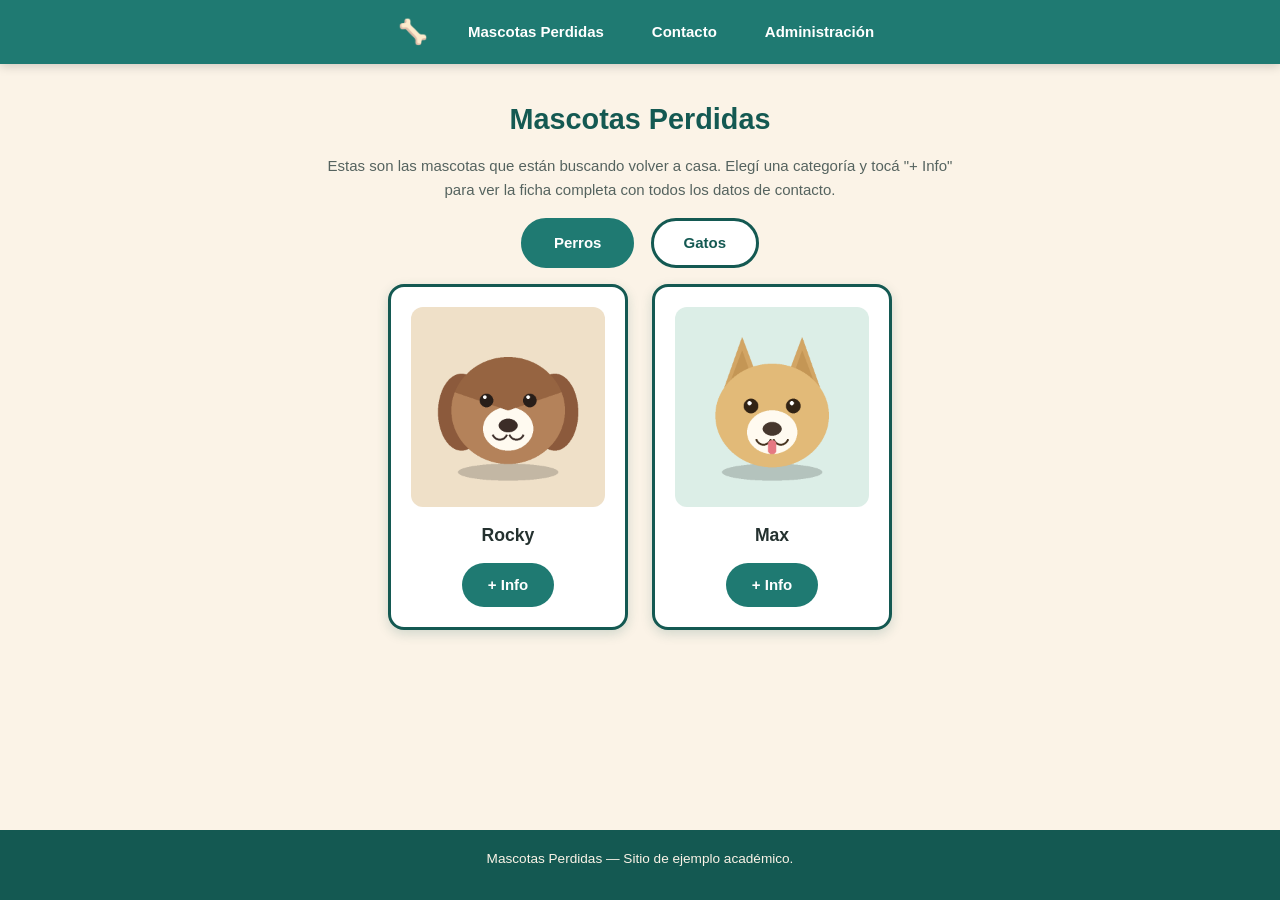
==== teoria-act1/claude/index.html @ 1296cc15 "Generated sites" ====
<!DOCTYPE html>
<html lang="es">
<head>
  <meta charset="UTF-8">
  <meta name="viewport" content="width=device-width, initial-scale=1.0">
  <title>Mascotas Perdidas</title>
  <meta name="description" content="Listado de mascotas perdidas en busca de su familia. Filtrá por perros o gatos y consultá la ficha completa de cada una.">
  <link rel="stylesheet" href="estilosIA.css">
</head>
<body>

  <a class="skip-link" href="#contenido">Saltar al contenido principal</a>

  <header>
    <nav class="nav-bar" aria-label="Navegación principal">
      <div class="nav-inner">
        <span class="nav-logo" aria-hidden="true">🦴</span>
        <ul class="nav-links">
          <li><a href="index.html" aria-current="page">Mascotas Perdidas</a></li>
          <li><a href="contacto.html">Contacto</a></li>
          <li><a href="administracion.html">Administración</a></li>
        </ul>
      </div>
    </nav>
  </header>

  <main id="contenido" class="container">
    <h1 class="titulo-pagina">Mascotas Perdidas</h1>
    <p class="intro-texto">
      Estas son las mascotas que están buscando volver a casa. Elegí una categoría
      y tocá "+ Info" para ver la ficha completa con todos los datos de contacto.
    </p>

    <!-- Pestañas de categoría implementadas sin JavaScript, mediante inputs
         tipo radio ocultos visualmente pero accesibles por teclado. -->
    <div class="tabs-categoria">
      <input type="radio" name="categoria-mascota" id="tab-perros" class="tab-radio" checked>
      <label for="tab-perros" class="tab-label">Perros</label>

      <input type="radio" name="categoria-mascota" id="tab-gatos" class="tab-radio">
      <label for="tab-gatos" class="tab-label">Gatos</label>

      <!-- Categoría: Perros -->
      <div class="galeria" id="galeria-perros">
        <article class="mascota-card">
          <img class="foto-mascota" src="imagenes/perro_1.png" alt="Foto de Rocky" width="200" height="200">
          <h3>Rocky</h3>
          <a class="btn-pill btn-info" href="info/perro_1.pdf" target="_blank" rel="noopener noreferrer"
             aria-label="+ Info sobre Rocky (PDF, se abre en una pestaña nueva)">+ Info</a>
        </article>

        <article class="mascota-card">
          <img class="foto-mascota" src="imagenes/perro_2.png" alt="Foto de Max" width="200" height="200">
          <h3>Max</h3>
          <a class="btn-pill btn-info" href="info/perro_2.pdf" target="_blank" rel="noopener noreferrer"
             aria-label="+ Info sobre Max (PDF, se abre en una pestaña nueva)">+ Info</a>
        </article>
      </div>

      <!-- Categoría: Gatos -->
      <div class="galeria" id="galeria-gatos">
        <article class="mascota-card">
          <img class="foto-mascota" src="imagenes/gato_1.png" alt="Foto de Luna" width="200" height="200">
          <h3>Luna</h3>
          <a class="btn-pill btn-info" href="info/gato_1.pdf" target="_blank" rel="noopener noreferrer"
             aria-label="+ Info sobre Luna (PDF, se abre en una pestaña nueva)">+ Info</a>
        </article>
      </div>
    </div>
  </main>

  <footer class="site-footer">
    <p>Mascotas Perdidas — Sitio de ejemplo académico.</p>
  </footer>

</body>
</html>
---- teoria-act1/claude/estilosIA.css ----
/* ============================================================
   estilosIA.css — Sitio "Mascotas Perdidas"
   Paleta: verde azulado (acento) + blanco crema
   Tipografía: Arial 15px
   ============================================================ */

:root {
  --color-acento: #1F7A72;
  --color-acento-oscuro: #145952;
  --color-acento-suave: #E3F1EE;
  --color-crema: #FBF3E7;
  --color-blanco: #FFFFFF;
  --color-texto: #24312F;
  --color-texto-suave: #55635F;
  --radio-pill: 999px;
  --radio-tarjeta: 16px;
  --sombra-suave: 0 4px 12px rgba(20, 89, 82, 0.18);
  --sombra-navbar: 0 2px 10px rgba(0, 0, 0, 0.18);
  --alto-navbar: 64px;
  --transicion: 0.18s ease;
}

/* ---------- Reseteo básico ---------- */
* {
  box-sizing: border-box;
}

html, body {
  height: 100%;
}

body {
  margin: 0;
  display: flex;
  flex-direction: column;
  min-height: 100vh;
  font-family: Arial, Helvetica, sans-serif;
  font-size: 15px;
  line-height: 1.6;
  color: var(--color-texto);
  background-color: var(--color-crema);
}

img {
  max-width: 100%;
  display: block;
}

a {
  color: inherit;
}

h1, h2, h3, p, fieldset {
  margin: 0 0 12px 0;
}

/* ---------- Utilidades de accesibilidad ---------- */
.sr-only {
  position: absolute;
  width: 1px;
  height: 1px;
  padding: 0;
  margin: -1px;
  overflow: hidden;
  clip: rect(0, 0, 0, 0);
  white-space: nowrap;
  border: 0;
}

.skip-link {
  position: absolute;
  left: 10px;
  top: -60px;
  background: var(--color-acento-oscuro);
  color: var(--color-blanco);
  padding: 12px 18px;
  border-radius: 8px;
  z-index: 1000;
  text-decoration: none;
  font-weight: bold;
  transition: top var(--transicion);
}

.skip-link:focus {
  top: 10px;
}

/* Foco visible en toda la web, para navegación por teclado */
a:focus-visible,
button:focus-visible,
input:focus-visible,
select:focus-visible,
textarea:focus-visible,
label:focus-visible {
  outline: 3px solid var(--color-acento-oscuro);
  outline-offset: 2px;
}

/* ---------- Barra de navegación ---------- */
.nav-bar {
  background-color: var(--color-acento);
  box-shadow: var(--sombra-navbar);
  position: sticky;
  top: 0;
  z-index: 100;
}

.nav-inner {
  max-width: 1100px;
  margin: 0 auto;
  height: var(--alto-navbar);
  display: flex;
  align-items: center;
  justify-content: center;
  flex-wrap: wrap;
}

.nav-logo {
  display: flex;
  align-items: center;
  justify-content: center;
  height: 100%;
  padding: 0 16px;
  font-size: 1.5rem;
}

.nav-links {
  list-style: none;
  display: flex;
  align-items: center;
  height: 100%;
  margin: 0;
  padding: 0;
}

.nav-links li {
  height: 100%;
}

.nav-links a {
  display: flex;
  align-items: center;
  height: 100%;
  padding: 0 24px;
  color: var(--color-blanco);
  text-decoration: none;
  font-weight: bold;
  font-size: 15px;
  background-color: transparent;
  border-radius: 0;
  transition: background-color var(--transicion);
}

.nav-links a:hover,
.nav-links a:focus-visible {
  background-color: var(--color-acento-oscuro);
  outline: none;
}

.nav-links a:focus-visible {
  box-shadow: inset 0 0 0 3px var(--color-crema);
}

/* ---------- Estructura general ---------- */
.container {
  max-width: 1100px;
  margin: 0 auto;
  padding: 32px 20px 56px;
  width: 100%;
  flex: 1;
}

.titulo-pagina {
  text-align: center;
  font-size: 1.8rem;
  color: var(--color-acento-oscuro);
}

.intro-texto {
  text-align: center;
  max-width: 640px;
  margin-left: auto;
  margin-right: auto;
  color: var(--color-texto-suave);
}

/* ---------- Botones tipo píldora ---------- */
.btn-pill {
  display: inline-block;
  background-color: var(--color-acento);
  color: var(--color-blanco);
  border: none;
  border-radius: var(--radio-pill);
  padding: 10px 26px;
  font-family: inherit;
  font-size: 15px;
  font-weight: bold;
  text-decoration: none;
  text-align: center;
  cursor: pointer;
  transition: background-color var(--transicion), transform var(--transicion);
}

.btn-pill:hover,
.btn-pill:focus-visible {
  background-color: var(--color-acento-oscuro);
}

.btn-pill:active {
  transform: scale(0.97);
}

/* ---------- Pestañas de categoría (solo CSS, sin scripts) ---------- */
.tabs-categoria {
  text-align: center;
  margin-bottom: 28px;
}

.tab-radio {
  position: absolute;
  width: 1px;
  height: 1px;
  overflow: hidden;
  opacity: 0;
}

.tab-label {
  display: inline-block;
  cursor: pointer;
  user-select: none;
  padding: 10px 30px;
  margin: 4px 6px;
  border: 3px solid var(--color-acento-oscuro);
  border-radius: var(--radio-pill);
  background-color: var(--color-blanco);
  color: var(--color-acento-oscuro);
  font-weight: bold;
  transition: background-color var(--transicion), color var(--transicion);
}

.tab-radio:checked + .tab-label {
  background-color: var(--color-acento);
  border-color: var(--color-acento);
  color: var(--color-blanco);
}

.tab-radio:focus-visible + .tab-label {
  outline: 3px solid var(--color-acento-oscuro);
  outline-offset: 3px;
}

/* Paneles de la galería: se muestran u ocultan según la pestaña activa */
.galeria {
  display: none;
  flex-wrap: wrap;
  justify-content: center;
}

#tab-perros:checked ~ #galeria-perros {
  display: flex;
}

#tab-gatos:checked ~ #galeria-gatos {
  display: flex;
}

/* ---------- Tarjetas de mascota ---------- */
.mascota-card {
  display: flex;
  flex-direction: column;
  align-items: center;
  text-align: center;
  gap: 14px;
  width: 240px;
  background-color: var(--color-blanco);
  border: 3px solid var(--color-acento-oscuro);
  border-radius: var(--radio-tarjeta);
  padding: 20px;
  margin: 12px;
  box-shadow: var(--sombra-suave);
}

.mascota-card .foto-mascota {
  width: 200px;
  height: 200px;
  object-fit: cover;
  border-radius: 12px;
}

.mascota-card h3 {
  margin: 0;
  font-size: 1.1rem;
  color: var(--color-texto);
}

.sin-resultados {
  text-align: center;
  color: var(--color-texto-suave);
}

/* ---------- Formulario de contacto ---------- */
.form-wrapper {
  max-width: 640px;
  margin: 0 auto;
  background-color: var(--color-blanco);
  border-radius: var(--radio-tarjeta);
  box-shadow: var(--sombra-suave);
  padding: 36px 32px;
}

.campo-formulario {
  display: flex;
  flex-direction: column;
  margin-bottom: 20px;
  text-align: left;
}

.campo-formulario label {
  font-weight: bold;
  margin-bottom: 6px;
  color: var(--color-acento-oscuro);
}

.campo-formulario input,
.campo-formulario select,
.campo-formulario textarea {
  font-family: inherit;
  font-size: 15px;
  color: var(--color-texto);
  padding: 10px 12px;
  border: 2px solid #CBDEDA;
  border-radius: 8px;
  background-color: var(--color-crema);
  width: 100%;
}

.campo-formulario input:focus-visible,
.campo-formulario select:focus-visible,
.campo-formulario textarea:focus-visible {
  outline: 3px solid var(--color-acento-oscuro);
  outline-offset: 1px;
  border-color: var(--color-acento);
}

.campo-formulario textarea {
  resize: vertical;
  min-height: 90px;
}

.form-acciones {
  text-align: center;
  margin-top: 8px;
}

.form-acciones .btn-pill {
  border: none;
  font-size: 15px;
}

/* El formulario tiene validación nativa HTML5 (atributo "required").
   Mientras falte completar algún campo obligatorio, el navegador
   considera inválido al <form>, y el botón se muestra "apagado":
   se atenúa visualmente y deja de responder al clic. Esto reemplaza
   a un JavaScript de habilitar/deshabilitar, ya que el sitio no usa scripts. */
#formulario-contacto:invalid .form-acciones .btn-pill {
  background-color: #4F726D;
  color: #FFFFFF;
  cursor: not-allowed;
  pointer-events: none;
}

.nota-formulario {
  text-align: center;
  font-size: 0.85rem;
  color: var(--color-texto-suave);
  margin-top: 10px;
}

/* ---------- Página de administración ---------- */
.admin-tarjeta {
  max-width: 560px;
  margin: 40px auto;
  background-color: var(--color-blanco);
  border: 3px solid var(--color-acento-oscuro);
  border-radius: var(--radio-tarjeta);
  box-shadow: var(--sombra-suave);
  padding: 32px;
  text-align: center;
}

.admin-tarjeta p {
  margin: 0;
  font-size: 1.05rem;
}

/* ---------- Página de agradecimiento ---------- */
.mensaje-exito {
  max-width: 560px;
  margin: 40px auto;
  background-color: var(--color-blanco);
  border-radius: var(--radio-tarjeta);
  box-shadow: var(--sombra-suave);
  padding: 40px 32px;
  text-align: center;
}

.mensaje-exito .icono-exito {
  font-size: 3rem;
  display: block;
  margin-bottom: 12px;
}

/* ---------- Pie de página ---------- */
.site-footer {
  margin-top: auto;
  background-color: var(--color-acento-oscuro);
  color: var(--color-crema);
  text-align: center;
  padding: 18px 16px;
  font-size: 0.85rem;
}

/* ---------- Responsivo ---------- */
@media (max-width: 640px) {
  .nav-links a {
    padding: 0 14px;
  }

  .nav-inner {
    height: auto;
    min-height: var(--alto-navbar);
  }

  .nav-links a,
  .nav-logo {
    height: auto;
    min-height: var(--alto-navbar);
    padding-top: 10px;
    padding-bottom: 10px;
    text-align: center;
  }

  .container {
    padding: 24px 12px 40px;
  }

  .form-wrapper {
    padding: 24px 18px;
  }

  .mascota-card {
    width: 100%;
    max-width: 260px;
  }
}

/* ---------- Reduce animaciones si el usuario lo prefiere ---------- */
@media (prefers-reduced-motion: reduce) {
  * {
    transition: none !important;
    animation: none !important;
  }
}
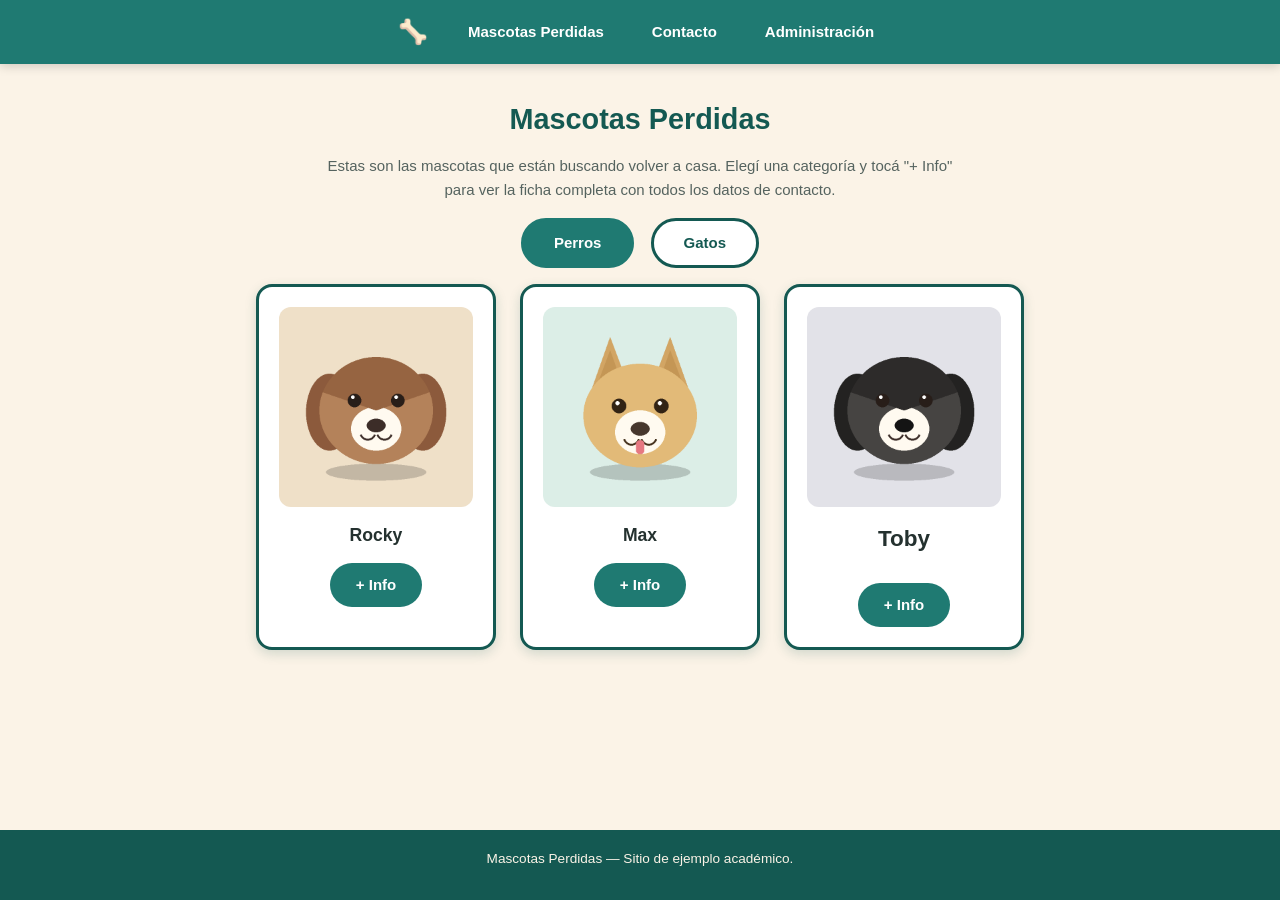
==== commit e672369a: "Added remaining pets for minimum required" ====
--- a/teoria-act1/claude/index.html
+++ b/teoria-act1/claude/index.html
@@ -43,27 +43,48 @@
       <!-- Categoría: Perros -->
       <div class="galeria" id="galeria-perros">
         <article class="mascota-card">
-          <img class="foto-mascota" src="imagenes/perro_1.png" alt="Foto de Rocky" width="200" height="200">
+          <img class="foto-mascota" src="imagenes/perro_1.png" alt="Foto de Rocky: Perro de raza Mestizo, mediano, pelaje corto; color marrón con hocico claro" width="200" height="200">
           <h3>Rocky</h3>
           <a class="btn-pill btn-info" href="info/perro_1.pdf" target="_blank" rel="noopener noreferrer"
              aria-label="+ Info sobre Rocky (PDF, se abre en una pestaña nueva)">+ Info</a>
         </article>
 
         <article class="mascota-card">
-          <img class="foto-mascota" src="imagenes/perro_2.png" alt="Foto de Max" width="200" height="200">
+          <img class="foto-mascota" src="imagenes/perro_2.png" alt="Foto de Max: Perro de raza Mestizo tipo Shiba, orejas paradas; color canela con pecho claro" width="200" height="200">
           <h3>Max</h3>
           <a class="btn-pill btn-info" href="info/perro_2.pdf" target="_blank" rel="noopener noreferrer"
              aria-label="+ Info sobre Max (PDF, se abre en una pestaña nueva)">+ Info</a>
+        </article>
+
+        <article class="mascota-card">
+          <img class="foto-mascota" src="imagenes/perro_3.png" alt="Foto de Toby: Perro de raza Mestizo, orejas caídas, pelaje oscuro; color negro con reflejos grises" width="200" height="200">
+          <h2>Toby</h2>
+          <a class="btn-pill btn-info" href="info/perro_3.pdf" target="_blank" rel="noopener noreferrer"
+             aria-label="+ Info sobre Toby (PDF, se abre en una pestaña nueva)">+ Info</a>
         </article>
       </div>
 
       <!-- Categoría: Gatos -->
       <div class="galeria" id="galeria-gatos">
         <article class="mascota-card">
-          <img class="foto-mascota" src="imagenes/gato_1.png" alt="Foto de Luna" width="200" height="200">
+          <img class="foto-mascota" src="imagenes/gato_1.png" alt="Foto de Luna: Gata de raza Común europeo; color gris con ojos verdes" width="200" height="200">
           <h3>Luna</h3>
           <a class="btn-pill btn-info" href="info/gato_1.pdf" target="_blank" rel="noopener noreferrer"
              aria-label="+ Info sobre Luna (PDF, se abre en una pestaña nueva)">+ Info</a>
+        </article>
+
+        <article class="mascota-card">
+          <img class="foto-mascota" src="imagenes/gato_2.png" alt="Foto de Mia: Gata de raza Común europeo; color naranja/jengibre con ojos celestes" width="200" height="200">
+          <h2>Mia</h2>
+          <a class="btn-pill btn-info" href="info/gato_2.pdf" target="_blank" rel="noopener noreferrer"
+             aria-label="+ Info sobre Mia (PDF, se abre en una pestaña nueva)">+ Info</a>
+        </article>
+
+        <article class="mascota-card">
+          <img class="foto-mascota" src="imagenes/gato_3.png" alt="Foto de Simón: Gato de raza Común europeo; color gris oscuro con ojos ámbar" width="200" height="200">
+          <h2>Simón</h2>
+          <a class="btn-pill btn-info" href="info/gato_3.pdf" target="_blank" rel="noopener noreferrer"
+             aria-label="+ Info sobre Simón (PDF, se abre en una pestaña nueva)">+ Info</a>
         </article>
       </div>
     </div>
